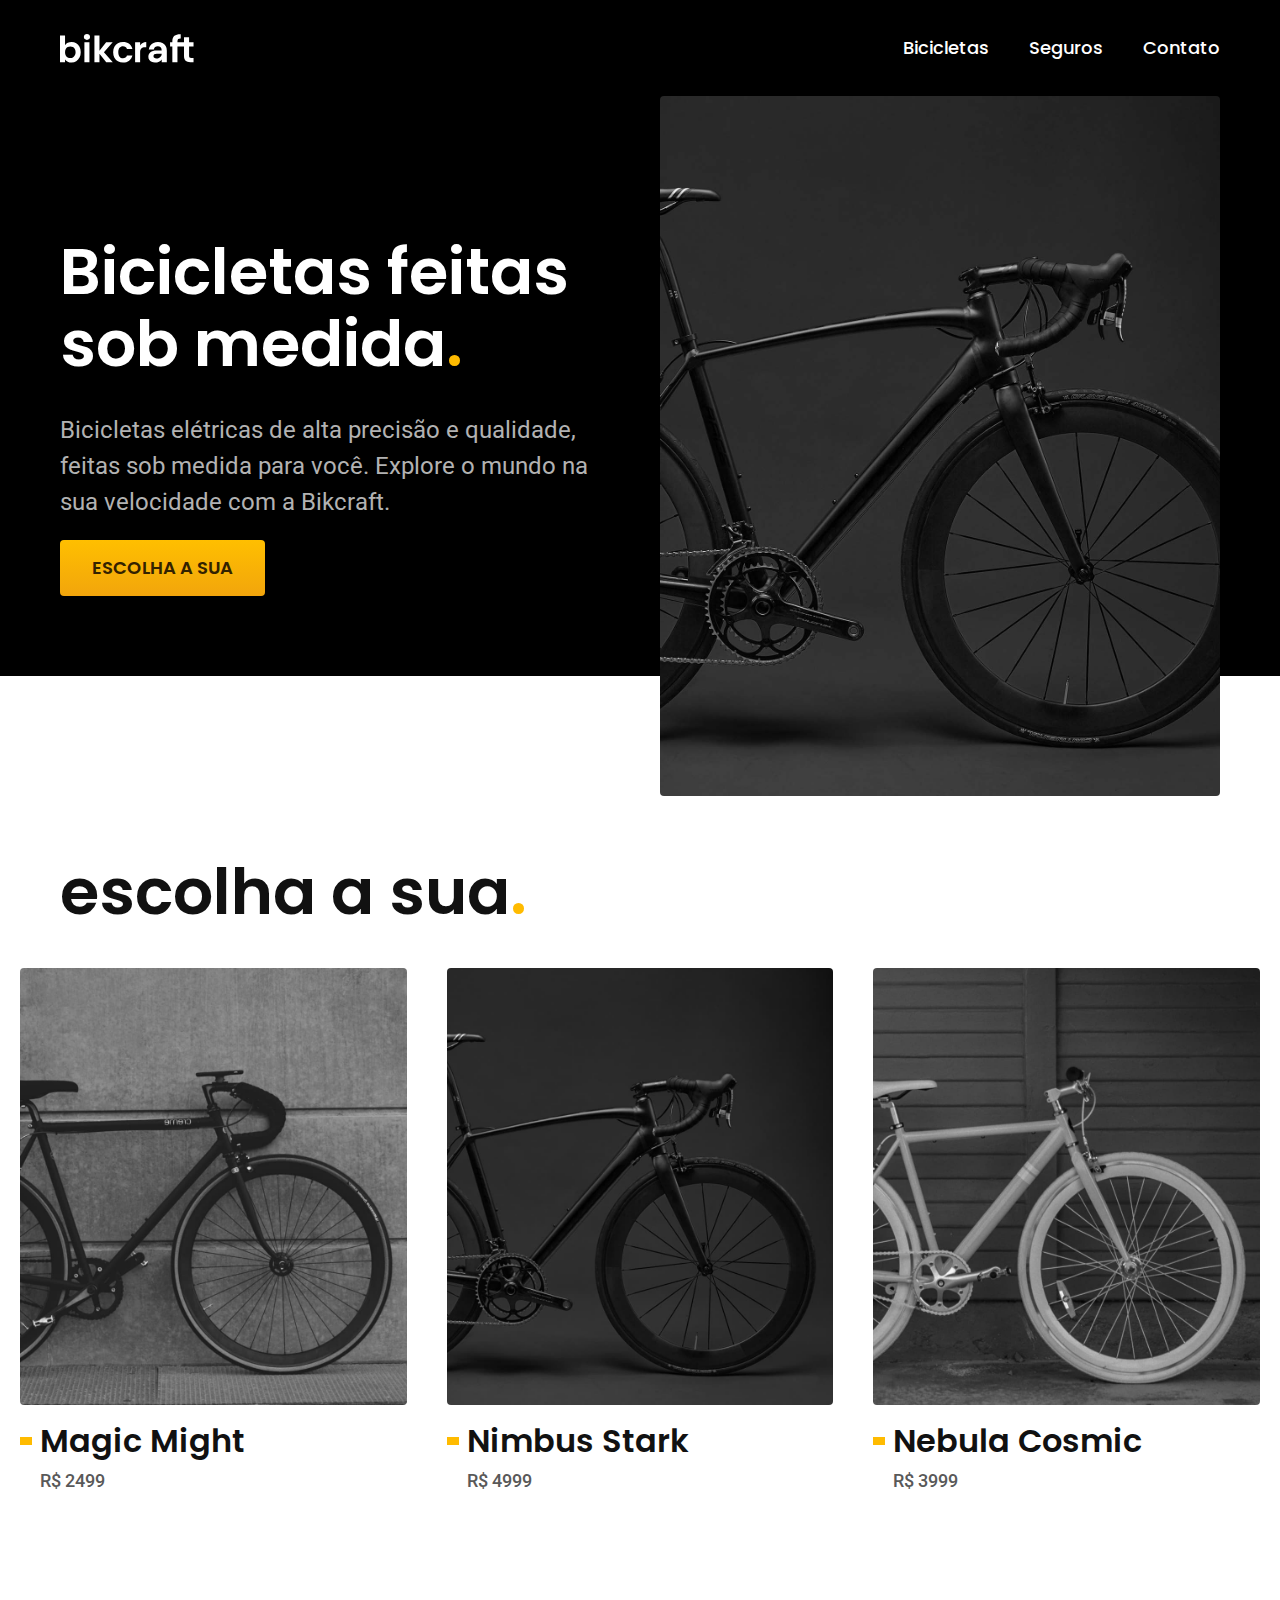
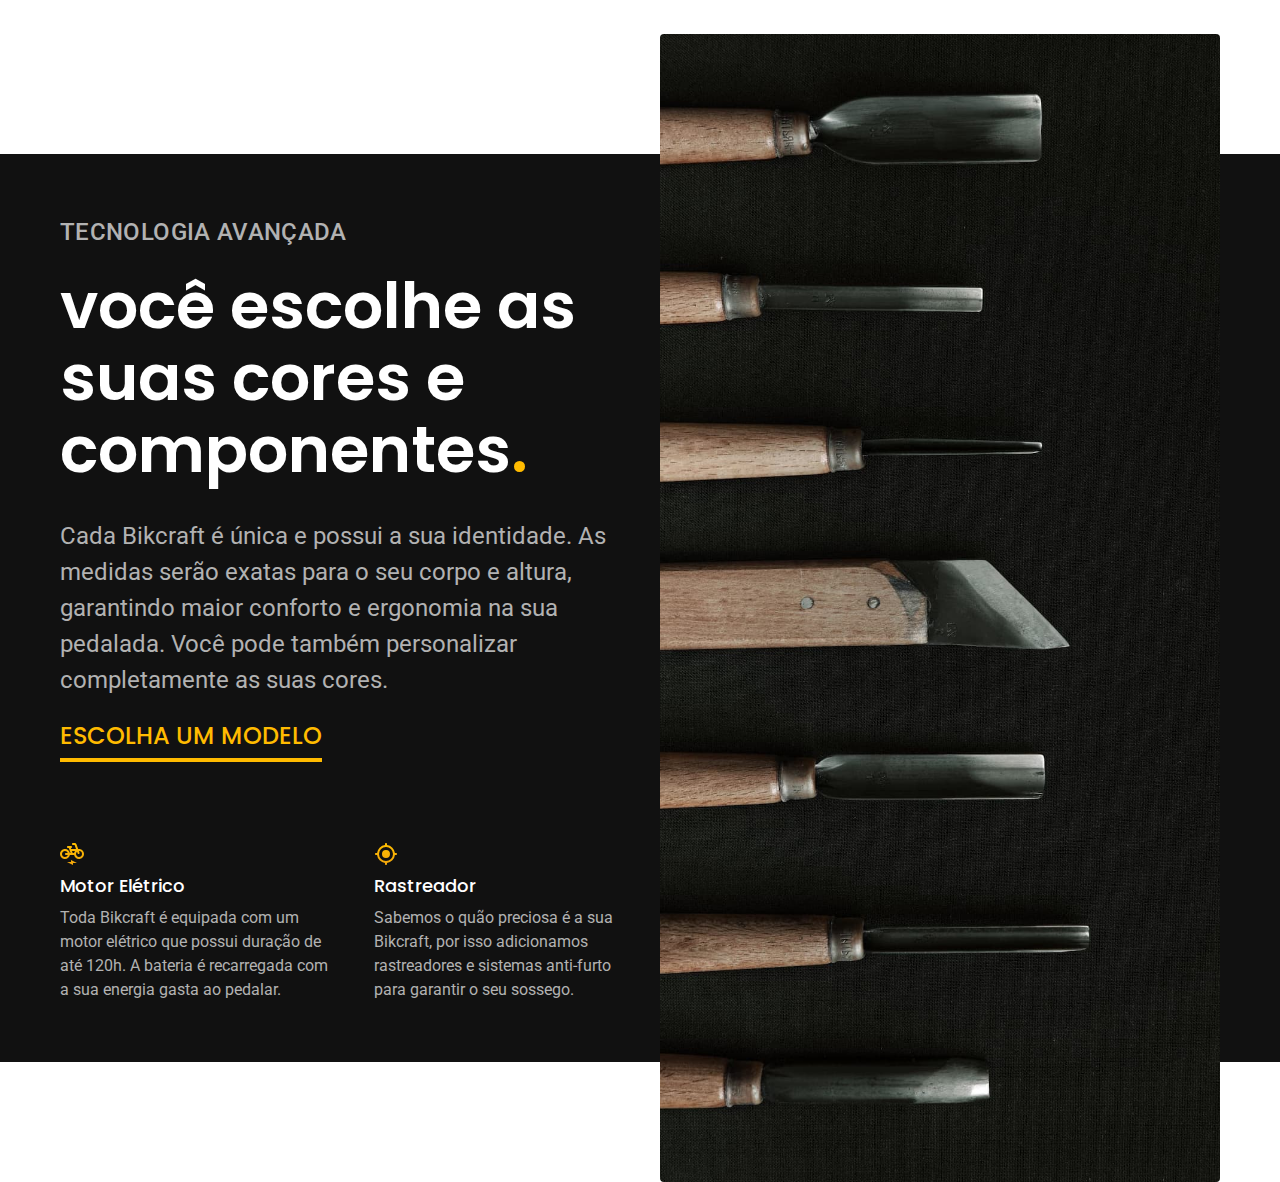
==== index.html @ 4834968b "commit header/main/article" ====
<!DOCTYPE html>
<html lang="pt-br">

<head>
  <meta charset="UTF-8">
  <meta name="viewport" content="width=device-width, initial-scale=1.0">
  <title>Bikcraft - Bicicletas Elétricas</title>
  <meta name="description" content="Bicicletas elétricas de alta precisão e qualidade,  feitas sob medida para o cliente. Explore o mundo na sua velocidade com a Bikcraft.">

  <link rel="icon" href="./favicon.svg" type="image/svg+xml">

  <link href="./css/style.css" rel="preload" as="style">
  <link href="./css/style.css" rel="stylesheet">

  <link rel="preconnect" href="https://fonts.googleapis.com">
  <link rel="preconnect" href="https://fonts.gstatic.com" crossorigin>
  <link href="https://fonts.googleapis.com/css2?family=Merriweather:ital,wght@1,900&family=Poppins:wght@500;600&family=Roboto:wght@400;500&display=swap" rel="stylesheet">
</head>

<body id="home">
  <header class="header-bg">
    <div class="header container">
      <a href="./">
        <img src="./img/bikcraft.svg" alt="Bikcraft" width="136" height="32">
      </a>
      <nav aria-label="primaria">
        <ul class="header-menu font-1-m cor-0">
          <li><a href="./bicicletas.html">Bicicletas</a></li>
          <li><a href="./seguros.html">Seguros</a></li>
          <li><a href="./contato.html">Contato</a></li>
        </ul>
      </nav>
    </div>
  </header>

  <main class="introducao-bg">
    <div class="introducao container">
      <div class="introducao-conteudo">
        <h1 class="font-1-xxl cor-0">Bicicletas feitas sob medida<span class="cor-p1">.</span></h1>
        <p class="font-2-l cor-5">Bicicletas elétricas de alta precisão e qualidade, feitas sob medida para você. Explore o mundo na sua velocidade com a Bikcraft.</p>
        <a class="botao" href="./bicicletas.html">Escolha a sua</a>
      </div>
      <picture>
        <source media="(max-width: 800px)" srcset="./img/bicicletas/nimbus.jpg">
        <img src="./img/fotos/introducao.jpg" alt="Bicicleta preta com motor elétrico" width="640" height="800">
      </picture>
    </div>
  </main>

  <article class="bicicletas-lista">
    <h2 class="container font-1-xxl">escolha a sua<span class="cor-p1">.</span></h2>

    <ul>
      <li>
        <a href="./bicicletas/magic.html">
          <img src="./img/bicicletas/magic-home.jpg" alt="Bicicleta preta" width="460" height="520">
          <h3 class="font-1-xl">Magic Might</h3>
          <span class="font-2-m cor-8">R$ 2499</span>
        </a>
      </li>
      <li>
        <a href="./bicicletas/nimbus.html">
          <img src="./img/bicicletas/nimbus-home.jpg" alt="Bicicleta preta" width="460" height="520">
          <h3 class="font-1-xl">Nimbus Stark</h3>
          <span class="font-2-m cor-8">R$ 4999</span>
        </a>
      </li>
      <li>
        <a href="./bicicletas/nebula.html">
          <img src="./img/bicicletas/nebula-home.jpg" alt="Bicicleta branca" width="460" height="520">
          <h3 class="font-1-xl">Nebula Cosmic</h3>
          <span class="font-2-m cor-8">R$ 3999</span>
        </a>
      </li>
    </ul>
  </article>

  <article class="tecnologia-bg">
    <div class="tecnologia container">
      <div class="tecnologia-conteudo">
        <span class="font-2-l-b cor-5">Tecnologia Avançada</span>
        <h2 class="font-1-xxl cor-0">você escolhe as<br>suas cores e<br>componentes<span class="cor-p1">.</span></h2>
        <p class="font-2-l cor-5">Cada Bikcraft é única e possui a sua identidade. As medidas serão exatas para o seu corpo e altura, garantindo maior conforto e ergonomia na sua pedalada. Você pode também personalizar completamente as suas cores.</p>
        <a class="link" href="./bicicletas.html">Escolha um modelo</a>
        <div class="tecnologia-vantagens">
          <div>
            <img src="./img/icones/eletrica.svg" alt="" width="24" height="24">
            <h3 class="font-1-m cor-0">Motor Elétrico</h3>
            <p class="font-2-s cor-5">Toda Bikcraft é equipada com um motor elétrico que possui duração de até 120h. A bateria é recarregada com a sua energia gasta ao pedalar.</p>
          </div>
          <div>
            <img src="./img/icones/rastreador.svg" alt="" width="24" height="24">
            <h3 class="font-1-m cor-0">Rastreador</h3>
            <p class="font-2-s cor-5">Sabemos o quão preciosa é a sua Bikcraft, por isso adicionamos rastreadores e sistemas anti-furto para garantir o seu sossego.</p>
          </div>
        </div>
      </div>
      <div class="tecnologia-imagem">
        <img src="./img/fotos/tecnologia.jpg" alt="" width="700" height="1120">
      </div>
    </div>
  </article>
</body>
---- css/style.css ----
@import "./global/global.css";

/* Utilidades */
@import "./utilidades/tipografia.css";
@import "./utilidades/cores.css";
@import "./utilidades/componentes.css";
@import "./utilidades/formulario.css";
/* @import "./utilidades/simple-anime.css"; */

/* Header e Footer */
@import "./global/header.css";
@import "./global/footer.css";

/* Home */
@import "./home/introducao.css";
@import "./home/tecnologia.css";
@import "./home/parceiros.css";
@import "./home/depoimento.css";

/* Seguros */
@import "./seguros/seguros.css";
@import "./seguros/vantagens.css";
@import "./seguros/perguntas.css";

/* Biciletas */
@import "./bicicletas/bicicletas.css";
@import "./bicicletas/bicicletas-lista.css";

/* Bicileta */
@import "./bicicleta/bicicleta.css";
@import "./bicicleta/seguro.css";

/* Contato */
@import "./contato/contato.css";
@import "./contato/lojas.css";

/* Orçamento */
@import "./orcamento/orcamento.css";

/* Termos */
@import "./termos/termos.css";
---- css/style.css ----
@import "./global/global.css";

/* Utilidades */
@import "./utilidades/tipografia.css";
@import "./utilidades/cores.css";
@import "./utilidades/componentes.css";
@import "./utilidades/formulario.css";
/* @import "./utilidades/simple-anime.css"; */

/* Header e Footer */
@import "./global/header.css";
@import "./global/footer.css";

/* Home */
@import "./home/introducao.css";
@import "./home/tecnologia.css";
@import "./home/parceiros.css";
@import "./home/depoimento.css";

/* Seguros */
@import "./seguros/seguros.css";
@import "./seguros/vantagens.css";
@import "./seguros/perguntas.css";

/* Biciletas */
@import "./bicicletas/bicicletas.css";
@import "./bicicletas/bicicletas-lista.css";

/* Bicileta */
@import "./bicicleta/bicicleta.css";
@import "./bicicleta/seguro.css";

/* Contato */
@import "./contato/contato.css";
@import "./contato/lojas.css";

/* Orçamento */
@import "./orcamento/orcamento.css";

/* Termos */
@import "./termos/termos.css";
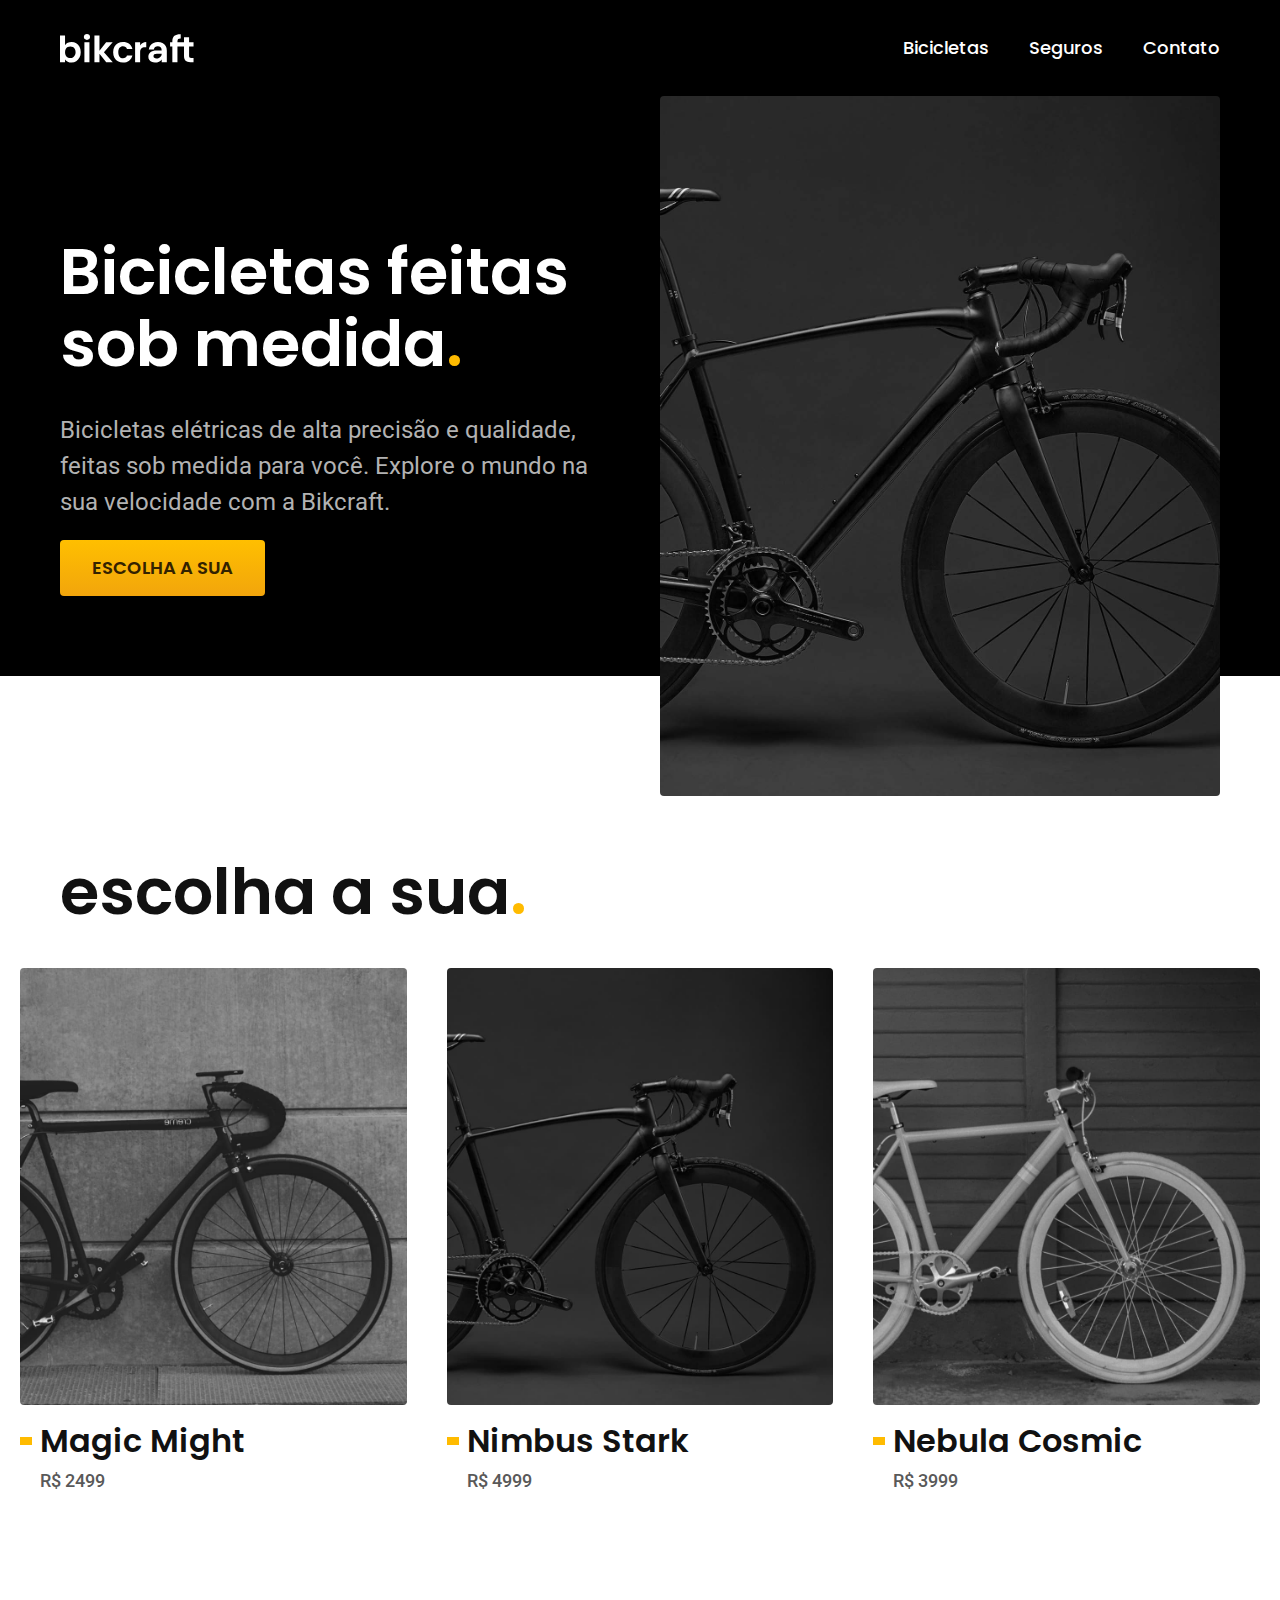
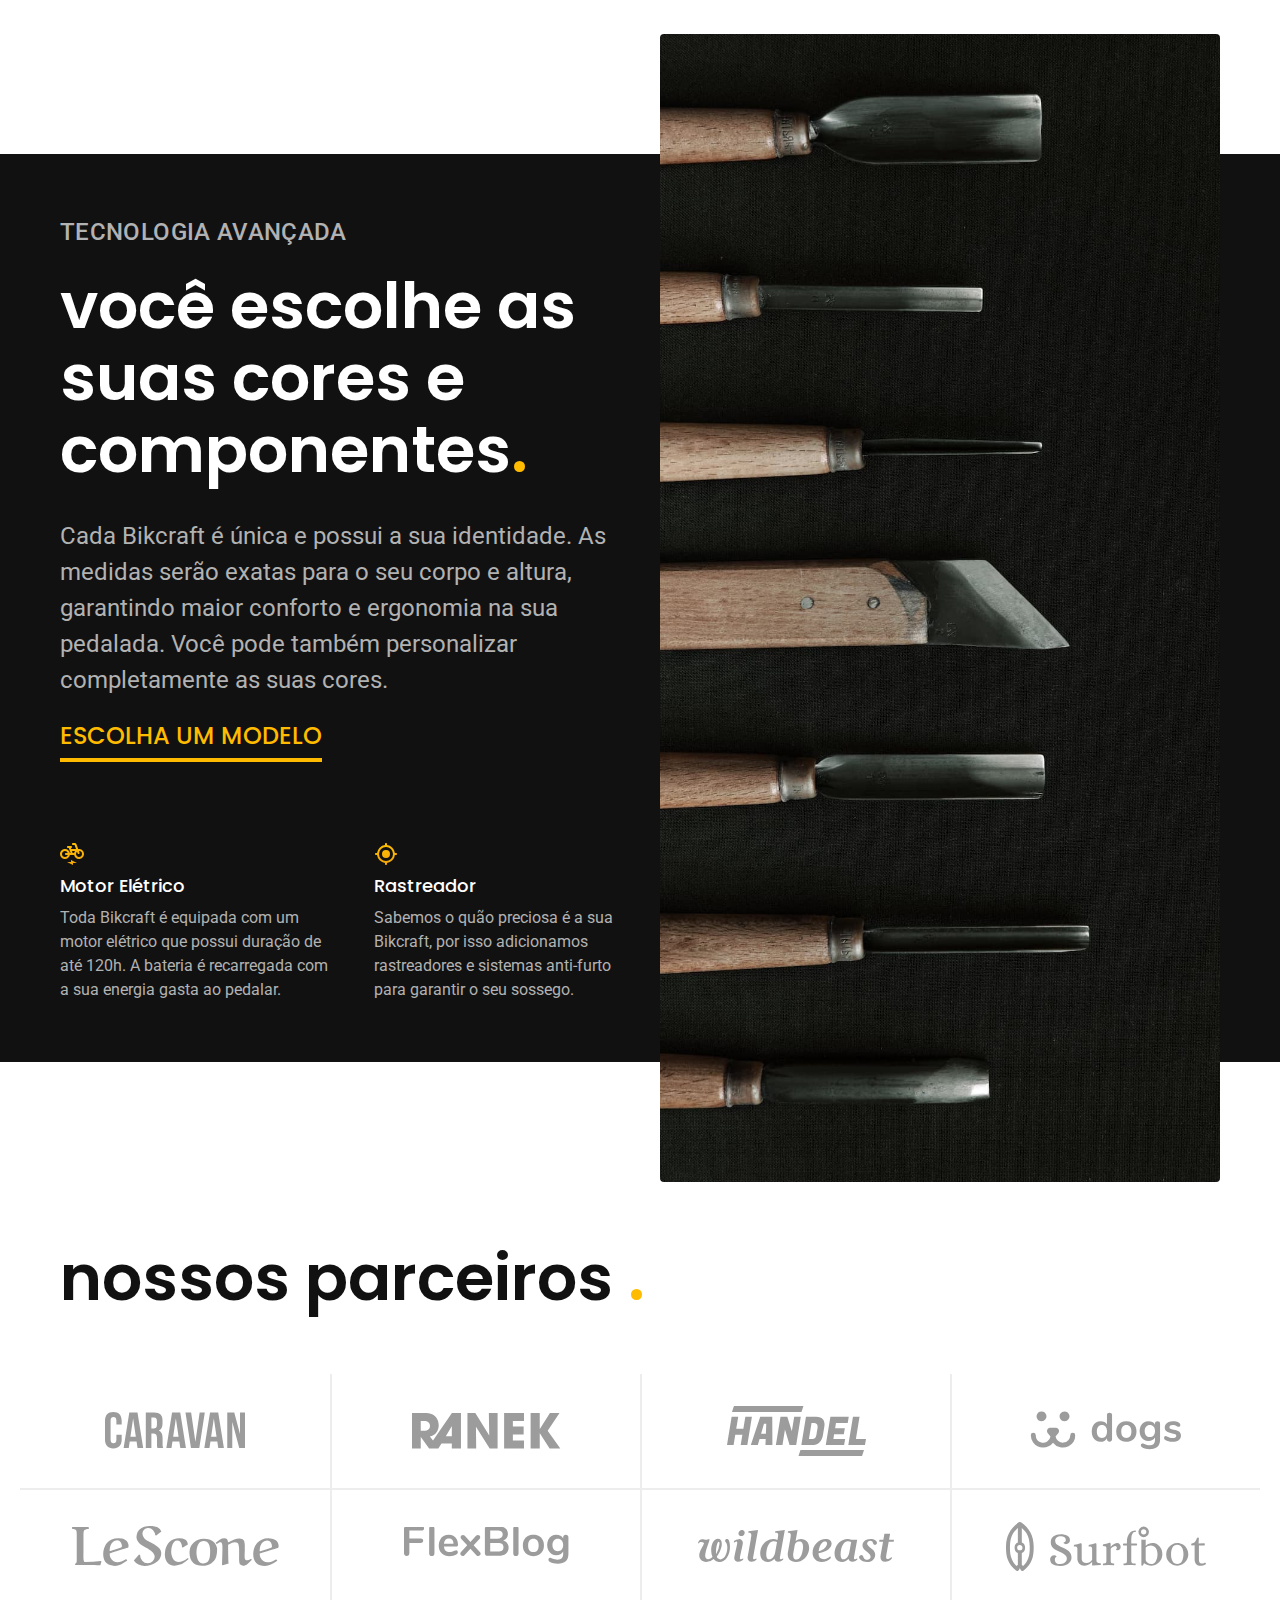
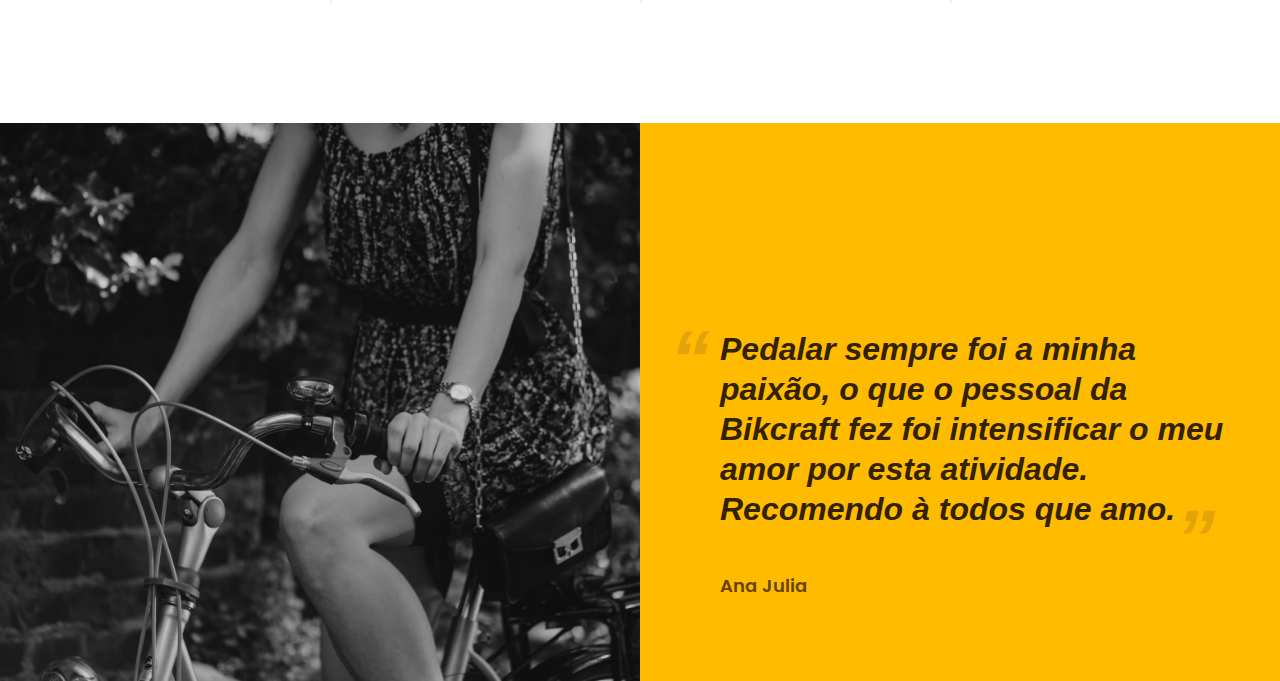
==== commit 9077288e: "depoimento e parceiros" ====
--- a/index.html
+++ b/index.html
@@ -100,4 +100,31 @@
       </div>
     </div>
   </article>
+
+  <section class="parceiros" aria-label="nossos parceiros">
+    <h2 class="container font-1-xxl">nossos parceiros <span class="cor-p1">.</span></h2>
+
+    <ul>
+      <li><img src="./img/parceiros/caravan.svg" alt="caravan"></li>
+      <li><img src="./img/parceiros/ranek.svg" alt="ranek"></li>
+      <li><img src="./img/parceiros/handel.svg" alt="handel.svg"></li>
+      <li><img src="./img/parceiros/dogs.svg" alt="dogs.svg"></li>
+      <li><img src="./img/parceiros/lescone.svg" alt="lescone.svg"></li>
+      <li><img src="./img/parceiros/flexblog.svg" alt="flexblog.svg"></li>
+      <li><img src="./img/parceiros/wildbeast.svg" alt="wildbeast.svg"></li>
+      <li><img src="./img/parceiros/surfbot.svg" alt="surfbot.svg"></li>
+    </ul>
+  </section>
+
+  <section class="depoimento" aria-label="depoimento">
+    <div>
+      <img src="./img/fotos/depoimento.jpg" alt="pessoa pedalando">
+    </div>
+    <div class="depoimento-conteudo">
+      <blockquote class="font-1-xl cor-p5">
+        <p>Pedalar sempre foi a minha paixão, o que o pessoal da Bikcraft fez foi intensificar o meu amor por esta atividade. Recomendo à todos que amo.</p>
+        <span class="font-1-m-b cor-p4">Ana Julia</span>
+      </blockquote>
+    </div>
+  </section>
 </body>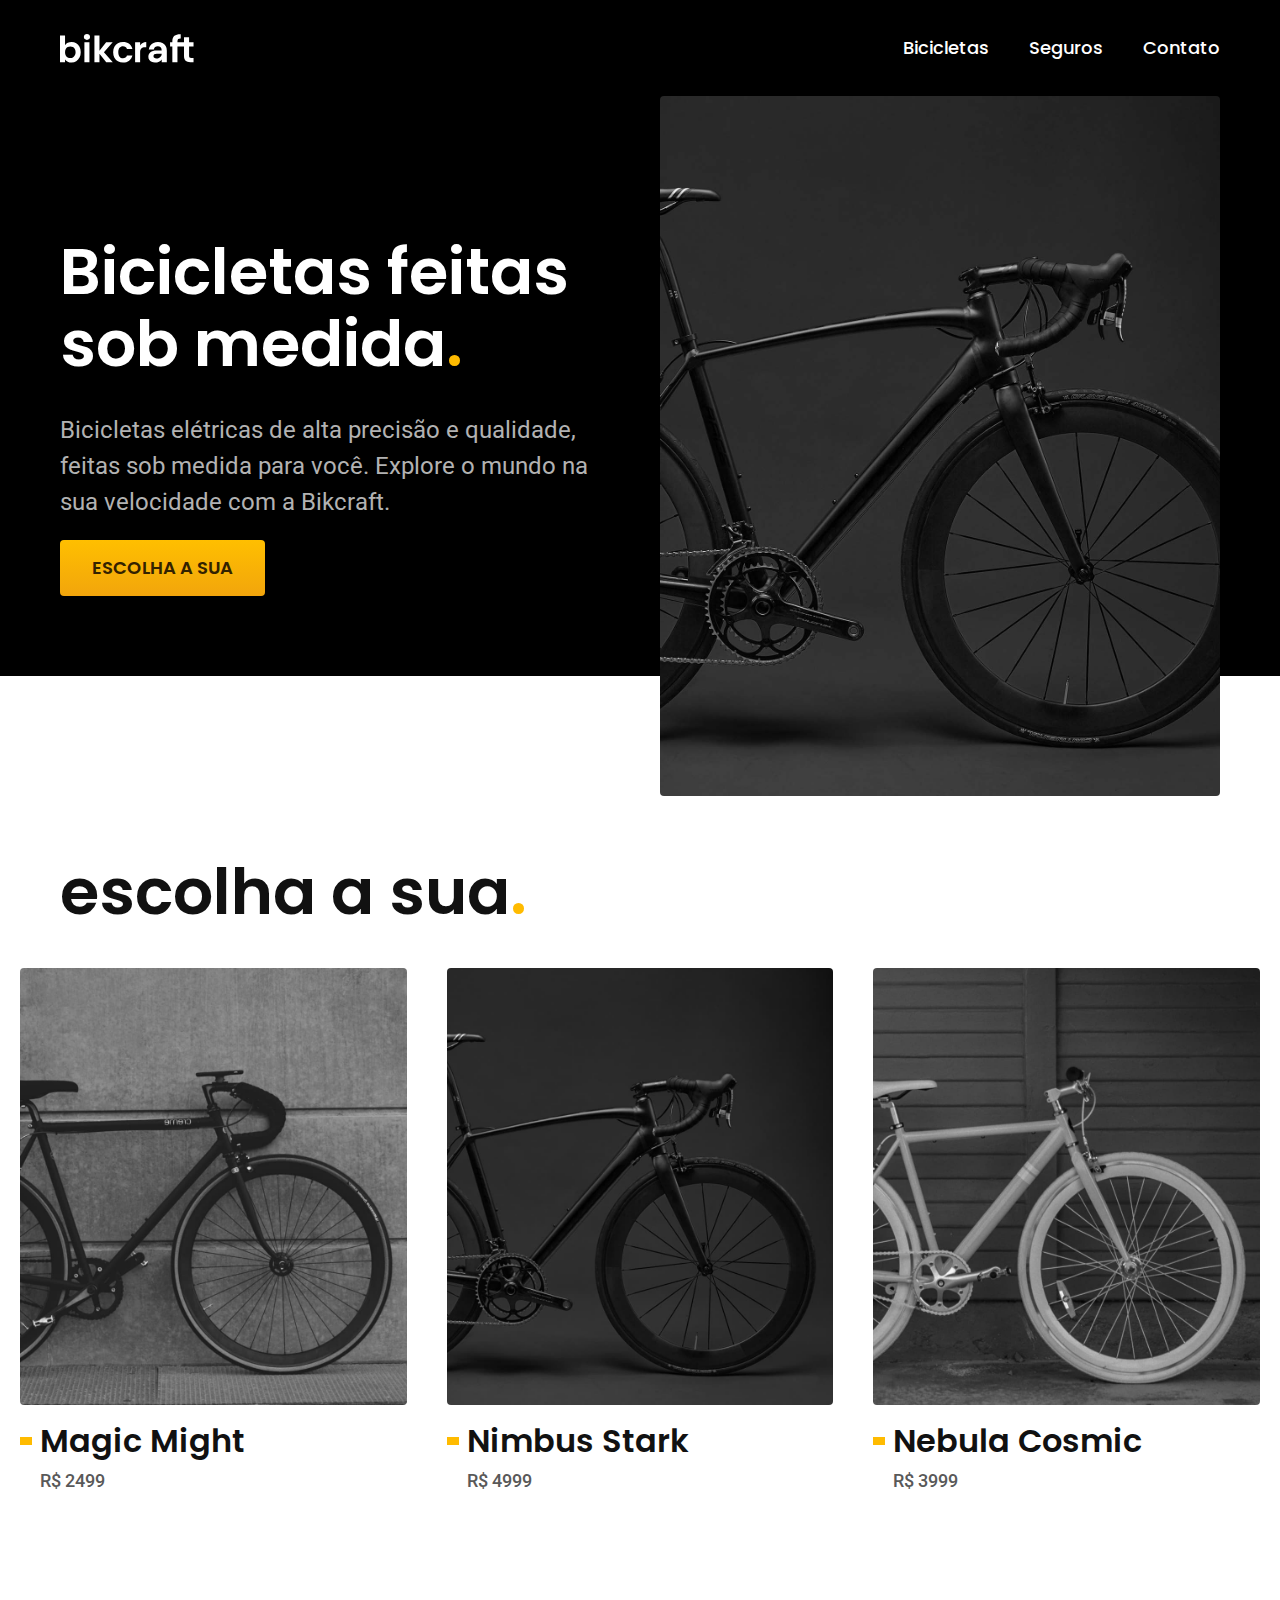
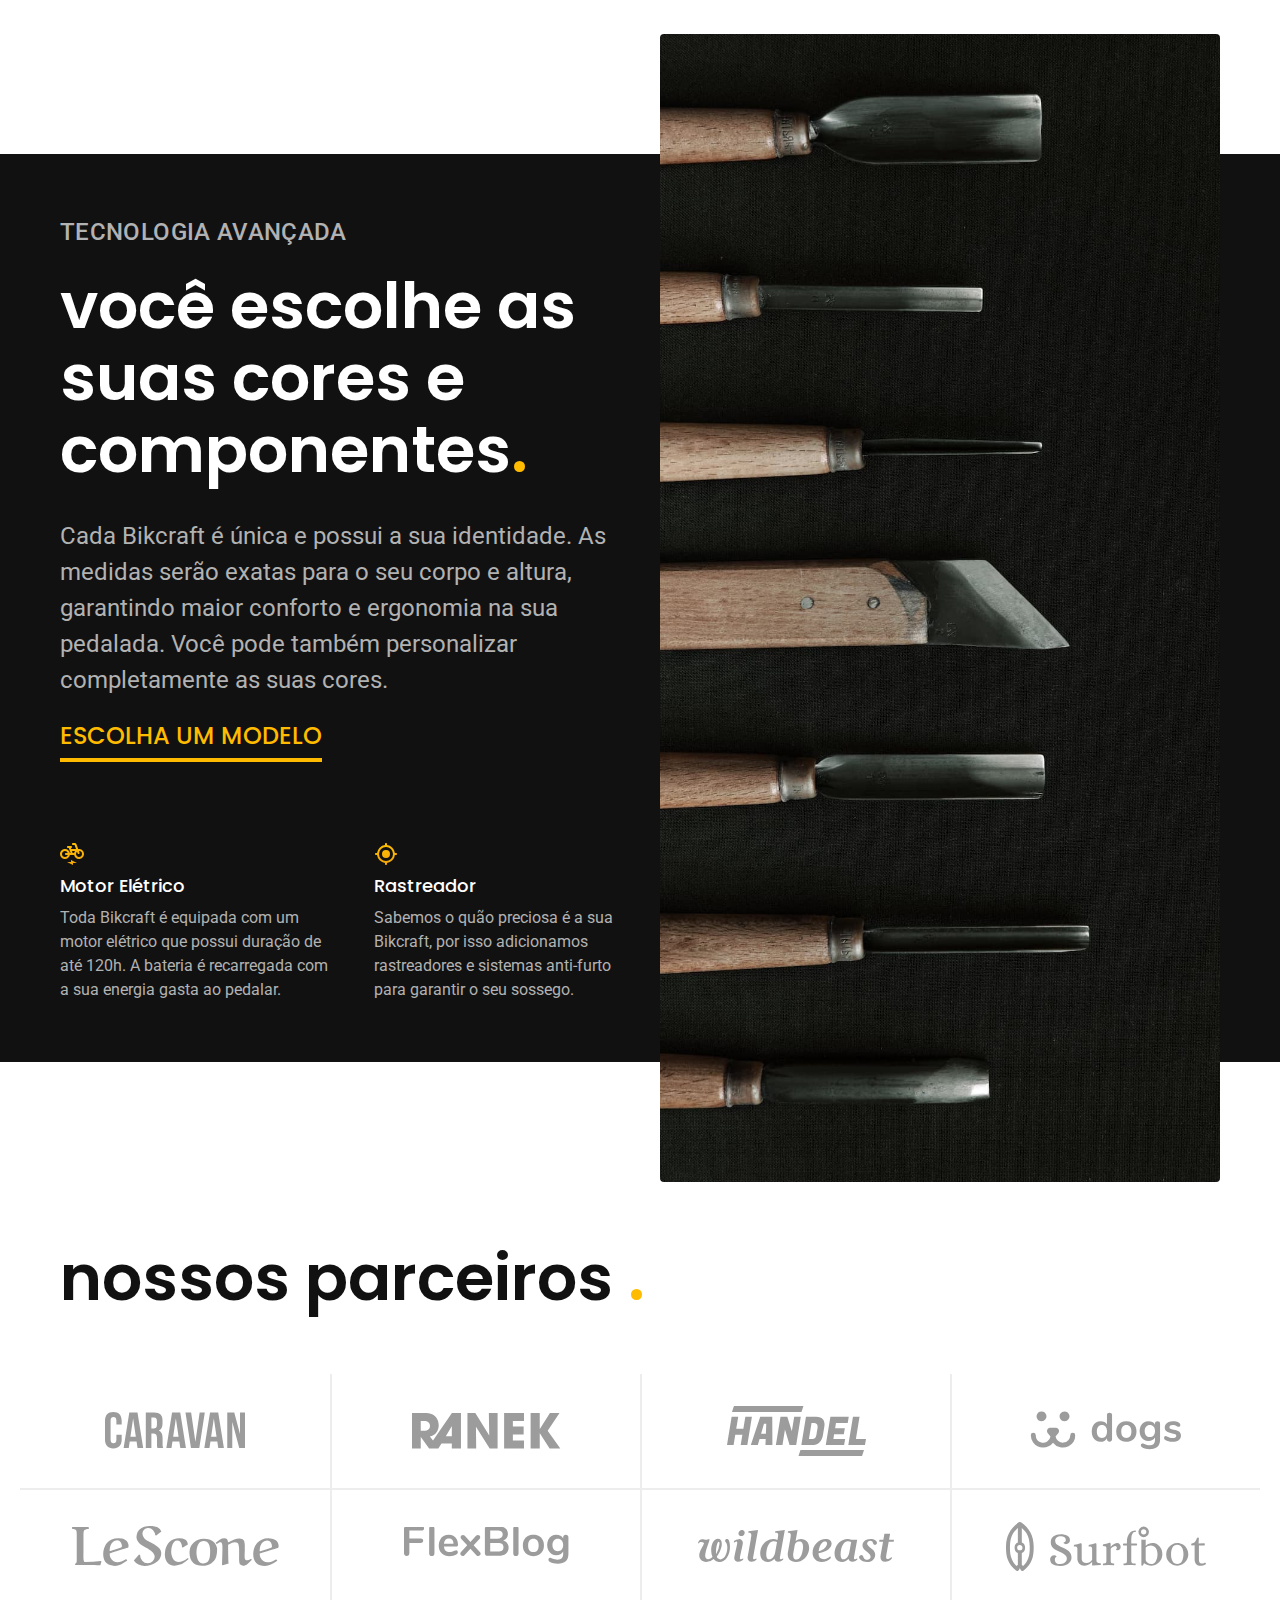
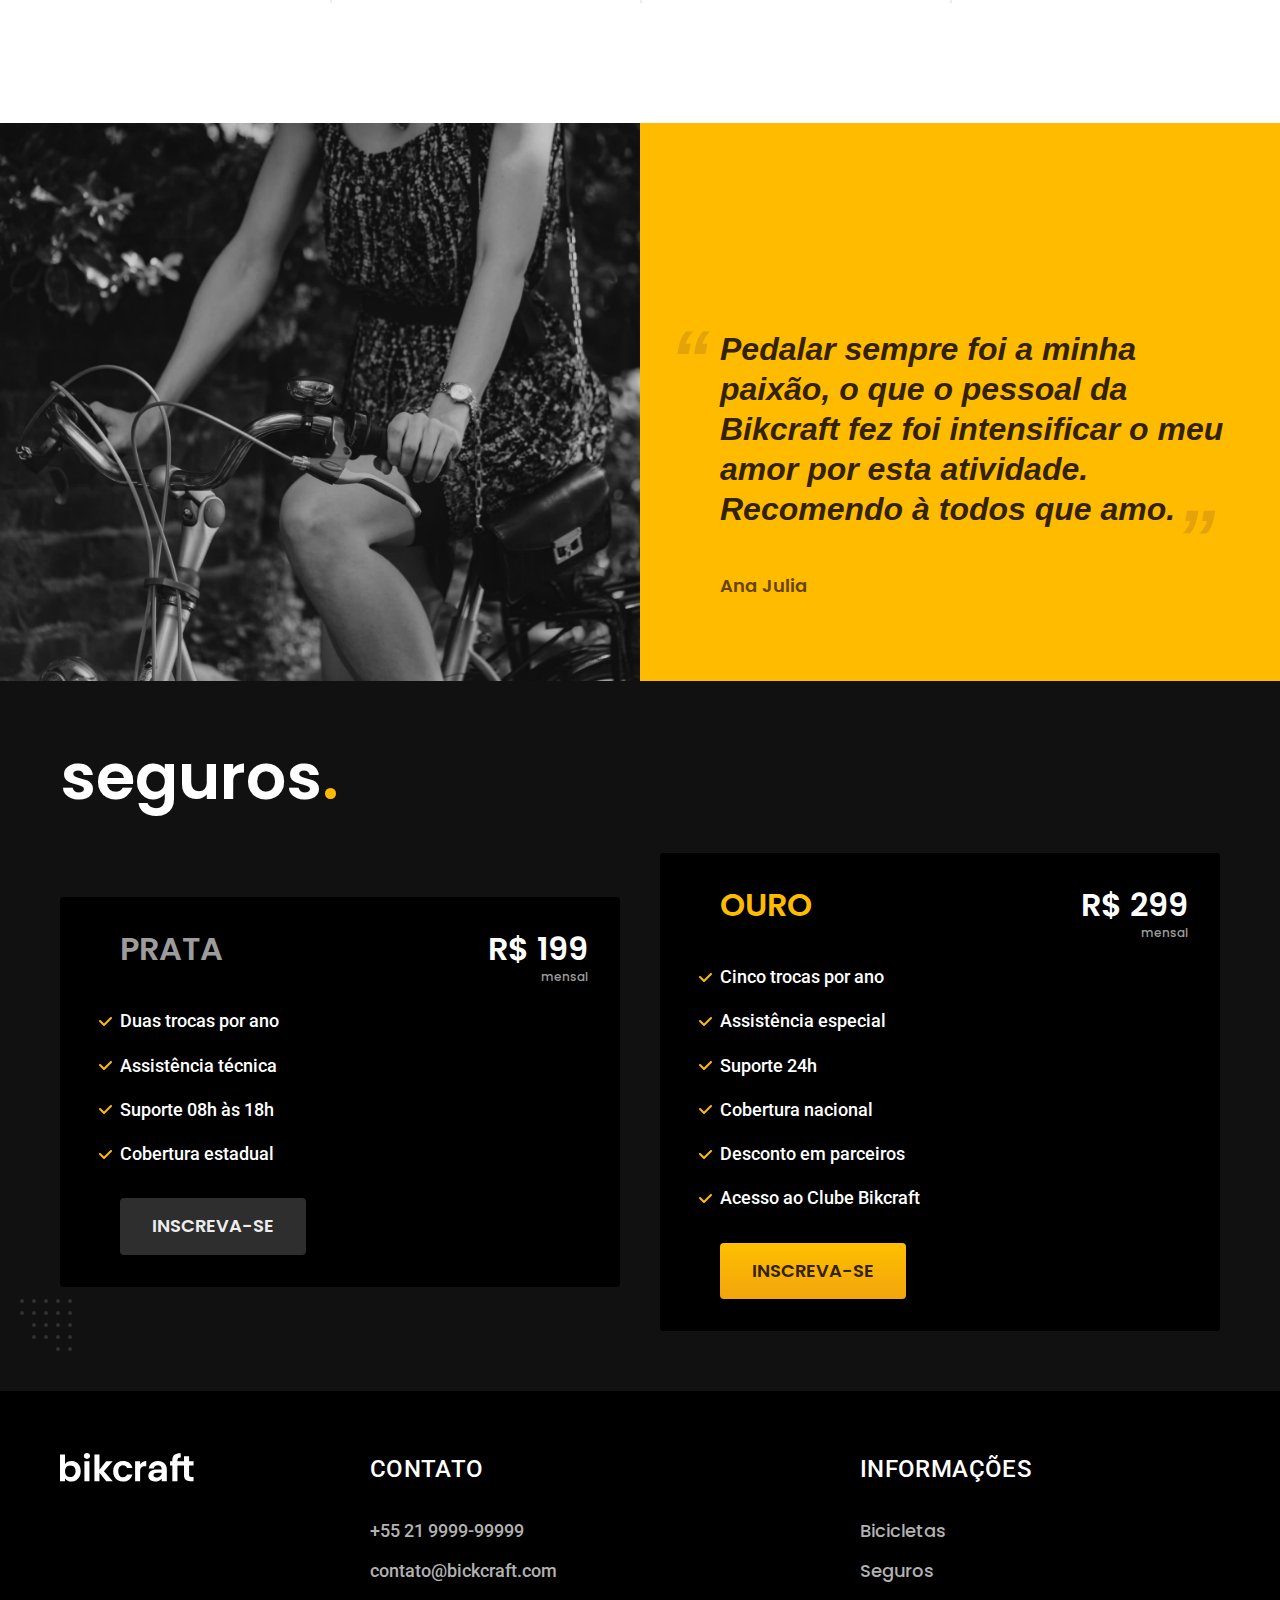
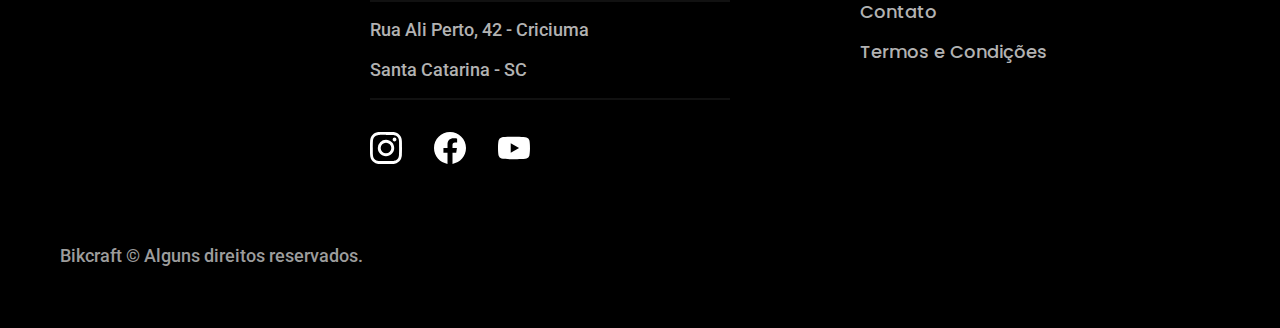
==== commit 5f554fc8: "seguros, rodape e termos" ====
--- a/index.html
+++ b/index.html
@@ -127,4 +127,75 @@
       </blockquote>
     </div>
   </section>
+
+  <article class="seguros-bg">
+    <div class="seguros container">
+      <h2 class="font-1-xxl cor-0">seguros<span class="cor-p1">.</span></h2>
+      <div class="seguros-item">
+        <h3 class="font-1-xl cor-6">PRATA</h3>
+        <span class="font-1-xl cor-0">R$ 199 <span class="font-1-xs cor-6">mensal</span></span>
+        <ul class="font-2-m cor-0">
+          <li>Duas trocas por ano</li>
+          <li>Assistência técnica</li>
+          <li>Suporte 08h às 18h</li>
+          <li>Cobertura estadual</li>
+        </ul>
+        <a class="botao secundario" href="./orcamento.html">Inscreva-se</a>
+      </div>
+
+      <div class="seguros-item">
+        <h3 class="font-1-xl cor-p1">OURO</h3>
+        <span class="font-1-xl cor-0">R$ 299 <span class="font-1-xs cor-6">mensal</span></span>
+        <ul class="font-2-m cor-0">
+          <li>Cinco trocas por ano</li>
+          <li>Assistência especial</li>
+          <li>Suporte 24h</li>
+          <li>Cobertura nacional</li>
+          <li>Desconto em parceiros</li>
+          <li>Acesso ao Clube Bikcraft</li>
+        </ul>
+        <a class="botao" href="./orcamento.html">Inscreva-se</a>
+      </div>
+    </div>
+  </article>
+
+  <footer class="footer-bg">
+    <div class=" footer container">
+      <img src="./img/bikcraft.svg" alt="bikcraft">
+      <div class="footer-contato">
+        <h3 class="font-2-l-b cor-0">Contato</h3>
+        <ul class="cor-5 font-2-m">
+          <li><a href="tel:+5521999999999">+55 21 9999-99999</a></li>
+          <li><a href="mailto:contato@bickcraft.com">contato@bickcraft.com</a></li>
+          <li>Rua Ali Perto, 42 - Criciuma</li>
+          <li>Santa Catarina - SC</li>
+        </ul>
+        <div class="footer-redes">
+          <a href=".;">
+            <img src="./img/redes/instagram.svg" alt="instagram">
+          </a>
+
+          <a href=".;">
+            <img src="./img/redes/facebook.svg" alt="Facebook">
+          </a>
+
+          <a href=".;">
+            <img src="./img/redes/youtube.svg" alt="Youtube">
+          </a>
+        </div>
+      </div>
+      <div class="footer-informacoes">
+        <h3 class="font-2-l-b cor-0">Informações</h3>
+        <nav class="font-1-m cor-5">
+          <ul class="font-1-m cor-5">
+            <li><a href="./bicicletas.html">Bicicletas</a></li>
+            <li><a href="./seguros.html">Seguros</a></li>
+            <li><a href="./contato.html">Contato</a></li>
+            <li><a href="./termos.html">Termos e Condições</a></li>
+          </ul>
+        </nav>
+      </div>
+      <p class="font-2-m cor-6 footer-copy">Bikcraft © Alguns direitos reservados.</p>
+    </div>
+  </footer>
 </body>